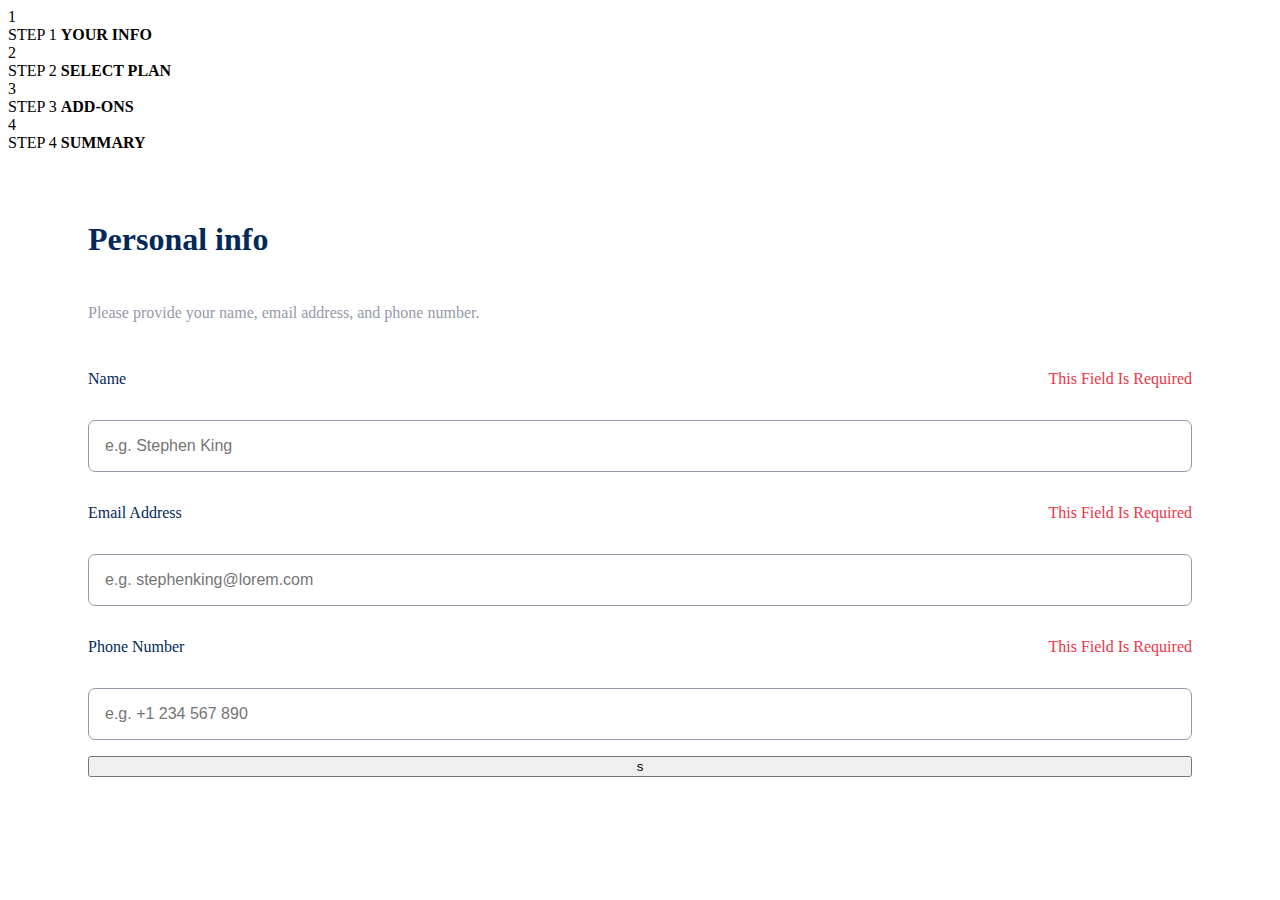
==== index.html @ 9cc83215 "first commit" ====
<!DOCTYPE html>
<html lang="en">
  <head>
    <meta charset="UTF-8" />
    <meta name="viewport" content="width=device-width, initial-scale=1.0" />
    <!-- displays site properly based on user's device -->
    <title>Frontend Mentor | Multi-step form</title>
    <link rel="stylesheet" href="style.css" />
    <script defer src="script.js"></script>
  </head>
  <body>
    <div class="wrapper">
      <div class="form-container">
        <!-- side  bar -->
        <div class="side-bar">
          <div class="step-container">
            <!-- step 1 -->
            <div class="step active">
              <div class="number">1</div>
              <div class="step-info">
                <span>STEP 1</span>
                <b>YOUR INFO</b>
              </div>
            </div>
            <!-- step 2 -->
            <div class="step">
              <div class="number">2</div>
              <div class="step-info">
                <span>STEP 2</span>
                <b>SELECT PLAN</b>
              </div>
            </div>
            <!-- step 3 -->
            <div class="step">
              <div class="number">3</div>
              <div class="step-info">
                <span>STEP 3</span>
                <b>ADD-ONS</b>
              </div>
            </div>
            <!-- step 4 -->
            <div class="step">
              <div class="number">4</div>
              <div class="step-info">
                <span>STEP 4</span>
                <b>SUMMARY</b>
              </div>
            </div>
          </div>
        </div>
        <!-- right side / step form -->
        <div class="step-form step1">
          <div class="header">
            <h1 class="title">Personal info</h1>
            <p class="note">
              Please provide your name, email address, and phone number.
            </p>
          </div>
          <form>
            <div class="label">
              <label for="name">Name</label>
              <p class="error">This Field Is Required</p>
            </div>
            <input
              required
              type="text"
              id="name"
              placeholder="e.g. Stephen King"
            />
            <div class="label">
              <label for="email">Email Address</label>
              <p class="error">This Field Is Required</p>
            </div>
            <input
              required
              type="email"
              id="email"
              placeholder="e.g. stephenking@lorem.com"
            />
            <div class="label">
              <label for="phone">Phone Number</label>
              <p class="error">This Field Is Required</p>
            </div>
            <input
              required
              type="tel"
              id="phone"
              placeholder="e.g. +1 234 567 890"
            />
            <button type="submit">s</button>
          </form>
        </div>
      </div>
    </div>
  </body>
  <style>
    form {
      display: flex;
      flex-direction: column;
      gap: 1rem;
    }
    form input {
      padding: 1rem;
      border: 1px solid var(--Cool-gray);
      border-radius: 7px;
      font-weight: 500;
      font-size: 1rem;
      color: var(--Marine-blue);
    }
    form input:focus {
      outline-color: var(--Purplish-blue);
    }
    .error {
      color: var(--Strawberry-red);
    }
    .step-form {
      padding: 3rem 5em;
      display: flex;
      flex-direction: column;
      gap: 1rem;
    }
    .header {
      display: flex;
      flex-direction: column;
      gap: 0.5rem;
    }

    .label {
      color: var(--Marine-blue);
      display: flex;
      align-items: center;
      justify-content: space-between;
      font-weight: 500;
    }
    .header h1 {
      color: var(--Marine-blue);
    }
    .header p {
      color: var(--Cool-gray);
    }
    :root {
      --Marine-blue: hsl(213, 96%, 18%);
      --Purplish-blue: hsl(243, 100%, 62%);
      --Pastel-blue: hsl(228, 100%, 84%);
      --Light-blue: hsl(206, 94%, 87%);
      --Strawberry-red: hsl(354, 84%, 57%);

      --Cool-gray: hsl(231, 11%, 63%);
      --Light-gray: hsl(229, 24%, 87%);
      --Magnolia: hsl(217, 100%, 97%);
      --Alabaster: hsl(231, 100%, 99%);
      --White: hsl(0, 0%, 100%);
    }
  </style>
</html>
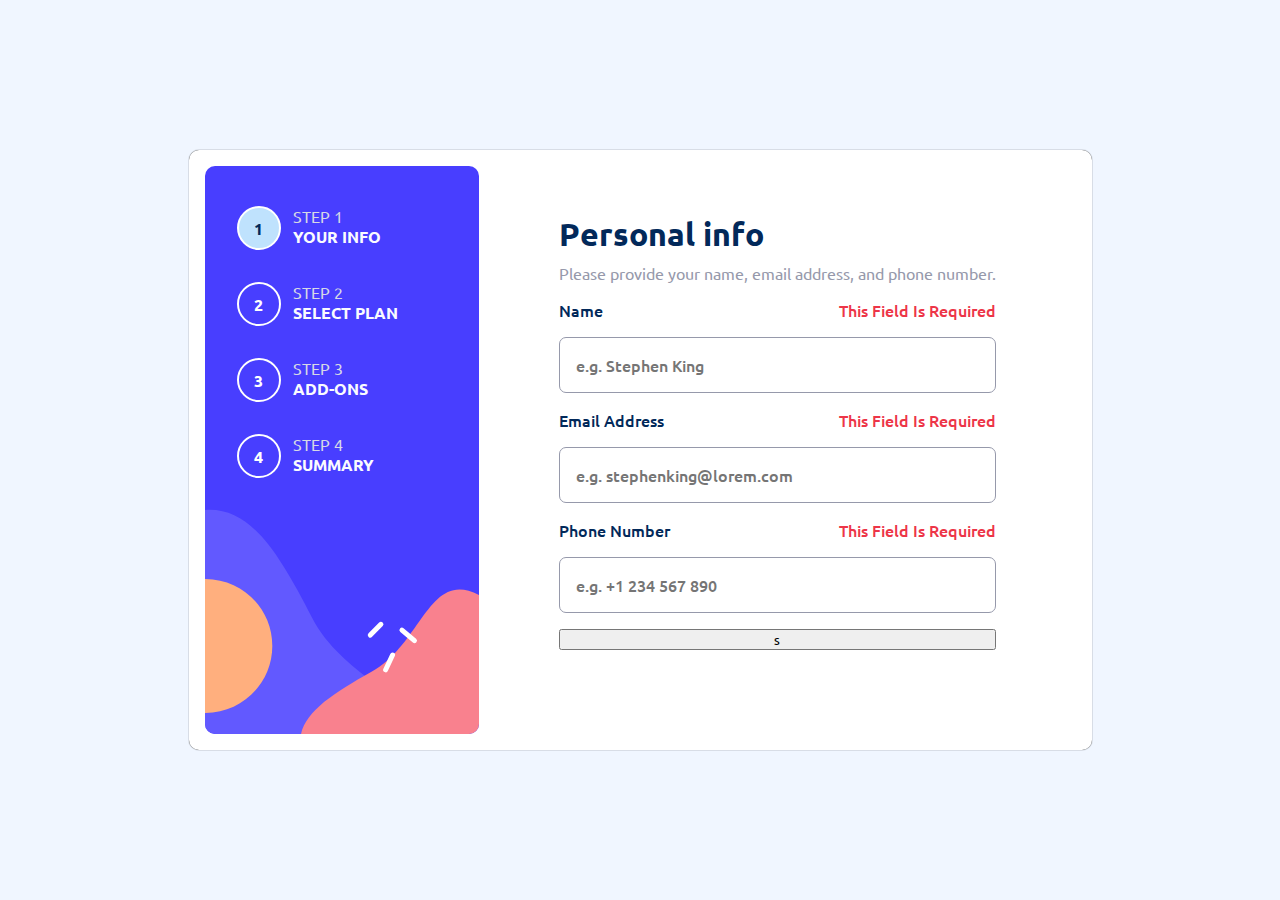
==== commit ae1c5838: "first commit" ====
--- a/style.css
+++ b/style.css
@@ -0,0 +1,70 @@
+@import url("https://fonts.googleapis.com/css2?family=Poppins:ital,wght@0,100;0,200;0,300;0,400;0,600;1,100;1,200;1,400;1,600&family=Ubuntu:wght@400;500;700&display=swap");
+
+* {
+  font-family: "Ubuntu", sans-serif;
+  margin: 0;
+  padding: 0;
+}
+.wrapper {
+  background-color: var(--Magnolia);
+  display: flex;
+  justify-content: center;
+  align-items: center;
+  height: 100vh;
+}
+.form-container {
+  margin: auto;
+  padding: 1rem;
+  background-color: var(--White);
+  border-radius: 10px;
+  box-shadow: 0px 0px 1px black;
+  display: flex;
+  flex-direction: row;
+}
+/* side bar style */
+.side-bar {
+  background-image: url(../assets/images/bg-sidebar-desktop.svg);
+  background-repeat: no-repeat;
+  height: 568px;
+  width: 274px;
+}
+.step-container {
+  display: flex;
+  flex-direction: column;
+  padding: 2.5rem 2rem;
+  display: flex;
+  flex-direction: column;
+  gap: 2rem;
+}
+.step {
+  display: flex;
+  gap: 0.8rem;
+}
+.step-info {
+  display: flex;
+  flex-direction: column;
+  justify-content: flex-start;
+}
+.step-info span {
+  color: var(--Light-gray);
+}
+.step-info b {
+  color: var(--Alabaster);
+}
+.active .number {
+  background-color: var(--Light-blue);
+  color: var(--Marine-blue);
+}
+.number {
+  width: 40px;
+  height: 40px;
+  border: 2px solid var(--White);
+  border-radius: 50%;
+  display: flex;
+  align-items: center;
+  justify-content: center;
+  color: var(--White);
+  font-weight: 700;
+}
+
+/* step info style */
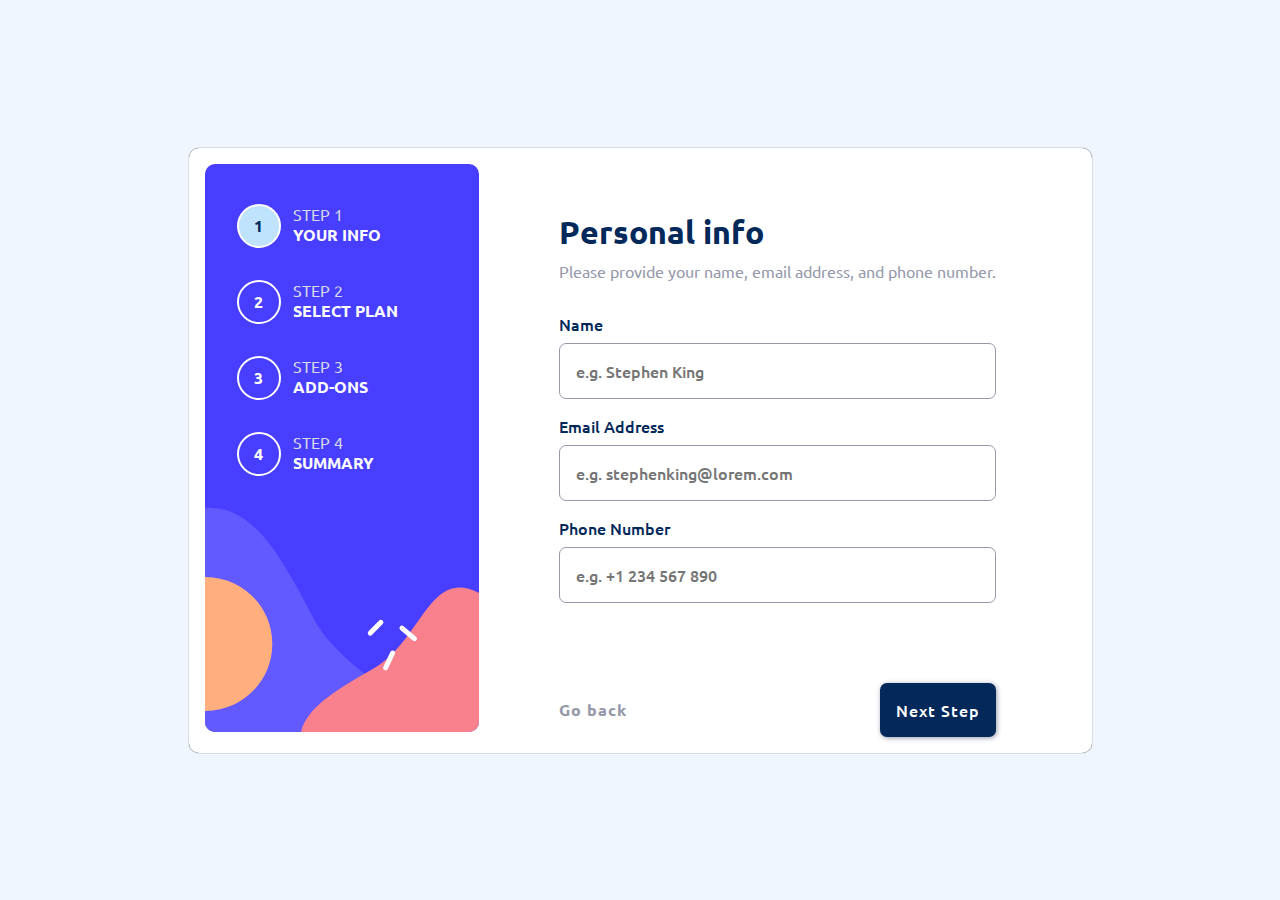
==== commit 9cce85fe: "add buttons" ====
--- a/index.html
+++ b/index.html
@@ -87,57 +87,18 @@
               id="phone"
               placeholder="e.g. +1 234 567 890"
             />
-            <button type="submit">s</button>
           </form>
+          <div class="buttons">
+            <button class="prev-btn">Go back</button>
+            <button class="next-btn">Next Step</button>
+          </div>
         </div>
       </div>
     </div>
   </body>
   <style>
-    form {
-      display: flex;
-      flex-direction: column;
-      gap: 1rem;
-    }
-    form input {
-      padding: 1rem;
-      border: 1px solid var(--Cool-gray);
-      border-radius: 7px;
-      font-weight: 500;
-      font-size: 1rem;
-      color: var(--Marine-blue);
-    }
-    form input:focus {
-      outline-color: var(--Purplish-blue);
-    }
-    .error {
-      color: var(--Strawberry-red);
-    }
-    .step-form {
-      padding: 3rem 5em;
-      display: flex;
-      flex-direction: column;
-      gap: 1rem;
-    }
-    .header {
-      display: flex;
-      flex-direction: column;
-      gap: 0.5rem;
-    }
+   
 
-    .label {
-      color: var(--Marine-blue);
-      display: flex;
-      align-items: center;
-      justify-content: space-between;
-      font-weight: 500;
-    }
-    .header h1 {
-      color: var(--Marine-blue);
-    }
-    .header p {
-      color: var(--Cool-gray);
-    }
     :root {
       --Marine-blue: hsl(213, 96%, 18%);
       --Purplish-blue: hsl(243, 100%, 62%);
--- a/style.css
+++ b/style.css
@@ -68,3 +68,82 @@
 }
 
 /* step info style */
+/* form  */
+form {
+  display: flex;
+  flex-direction: column;
+}
+form input {
+  padding: 1rem;
+  border: 1px solid var(--Cool-gray);
+  border-radius: 7px;
+  font-weight: 500;
+  font-size: 1rem;
+  color: var(--Marine-blue);
+}
+form input:focus {
+  outline-color: var(--Purplish-blue);
+}
+.error {
+  color: var(--Strawberry-red);
+  visibility: hidden; /* design purpose meant to delete */
+}
+.step-form {
+  padding: 3rem 5em 0rem;
+  display: flex;
+  flex-direction: column;
+  gap: 1rem;
+}
+.header {
+  display: flex;
+  flex-direction: column;
+  gap: 0.5rem;
+}
+.label {
+  color: var(--Marine-blue);
+  display: flex;
+  align-items: center;
+  justify-content: space-between;
+  font-weight: 500;
+  margin: 1rem 0rem 0.5rem 0rem;
+}
+.header h1 {
+  color: var(--Marine-blue);
+}
+.header p {
+  color: var(--Cool-gray);
+}
+
+/* buttons */
+.buttons {
+  display: flex;
+  justify-content: space-between;
+  margin: 4rem 0rem 0rem;
+}
+.prev-btn {
+  color: var(--Cool-gray);
+  border: none;
+  background: none;
+  font-size: medium;
+  font-weight: 700;
+  letter-spacing: 1px;
+}
+.prev-btn:hover {
+  color: var(--Marine-blue);
+  cursor: pointer;
+}
+.next-btn {
+  color: var(--White);
+  background-color: var(--Marine-blue);
+  padding: 1rem;
+  border-radius: 7px;
+  font-size: medium;
+  font-weight: 500;
+  letter-spacing: 1px;
+  border: none;
+  box-shadow: 1px 1px 5px var(--Cool-gray);
+}
+.next-btn:hover {
+  filter: brightness(1.5);
+  cursor: pointer;
+}
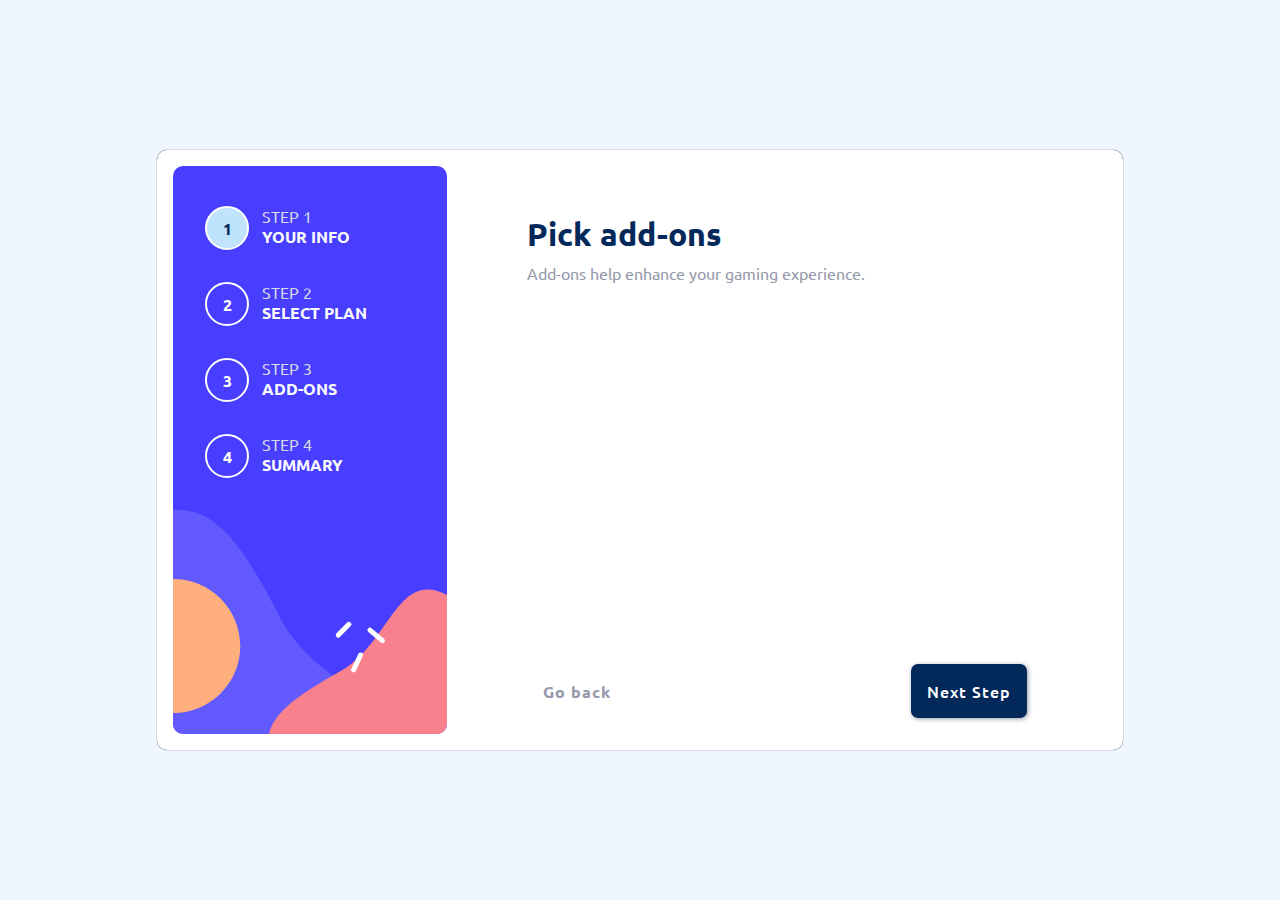
==== commit 7b65698d: "updates" ====
--- a/index.html
+++ b/index.html
@@ -48,7 +48,8 @@
             </div>
           </div>
         </div>
-        <!-- right side / step form -->
+        <!-- Right side / step form -->
+        <!-- Step 1 -->
         <div class="step-form step1">
           <div class="header">
             <h1 class="title">Personal info</h1>
@@ -89,6 +90,63 @@
             />
           </form>
           <div class="buttons">
+            <button class="next-btn">Next Step</button>
+          </div>
+        </div>
+        <!-- Step 2 -->
+        <div class="step-form step2">
+          <div class="header">
+            <h1 class="title">Select your plan</h1>
+            <p class="note">
+              You have the option of monthly or yearly billing.
+            </p>
+          </div>
+          <form>
+            <div class="plans">
+              <div class="plan active">
+                <img src="/assets/images/icon-arcade.svg" />
+                <div class="plan-label">
+                  <b>Arcade</b>
+                  <span class="planPrice">$9/mo</span>
+                </div>
+              </div>
+              <div class="plan">
+                <img src="/assets/images/icon-advanced.svg" />
+                <div class="plan-label">
+                  <b>Advanced</b>
+                  <span class="planPrice">$12/mo</span>
+                </div>
+              </div>
+              <div class="plan">
+                <img src="/assets/images/icon-pro.svg" />
+                <div class="plan-label">
+                  <b>Pro</b>
+                  <span class="planPrice">$15/mo</span>
+                </div>
+              </div>
+            </div>
+          </form>
+          <div class="switcher">
+            <p class="monthly sw-active">Monthly</p>
+            <label class="switch">
+              <input type="checkbox" />
+              <span class="slider round"></span>
+            </label>
+            <p class="yearly">Yearly</p>
+          </div>
+          <div class="buttons">
+            <button class="prev-btn">Go back</button>
+            <button class="next-btn">Next Step</button>
+          </div>
+        </div>
+        <!-- step 3 -->
+        <div class="step-form step3">
+          <div class="header">
+            <h1 class="title">Pick add-ons</h1>
+            <p class="note">Add-ons help enhance your gaming experience.</p>
+          </div>
+          <form></form>
+          <div class="buttons">
             <button class="prev-btn">Go back</button>
             <button class="next-btn">Next Step</button>
           </div>
@@ -97,8 +155,10 @@
     </div>
   </body>
   <style>
-   
-
+    .step1,
+    .step2 {
+      display: none;
+    }
     :root {
       --Marine-blue: hsl(213, 96%, 18%);
       --Purplish-blue: hsl(243, 100%, 62%);
--- a/style.css
+++ b/style.css
@@ -69,9 +69,13 @@
 
 /* step info style */
 /* form  */
+
+/* step 1 */
 form {
   display: flex;
   flex-direction: column;
+  width: 500px;
+  margin-top: 1rem;
 }
 form input {
   padding: 1rem;
@@ -116,23 +120,32 @@
 
 /* buttons */
 .buttons {
+  position: relative;
+  flex: 1;
   display: flex;
   justify-content: space-between;
-  margin: 4rem 0rem 0rem;
+  margin-bottom: 1rem;
 }
 .prev-btn {
+  position: absolute;
+  left: 0;
+  bottom: 0;
   color: var(--Cool-gray);
   border: none;
   background: none;
   font-size: medium;
   font-weight: 700;
   letter-spacing: 1px;
+  padding: 1rem;
 }
 .prev-btn:hover {
   color: var(--Marine-blue);
   cursor: pointer;
 }
 .next-btn {
+  position: absolute;
+  right: 0;
+  bottom: 0;
   color: var(--White);
   background-color: var(--Marine-blue);
   padding: 1rem;
@@ -147,3 +160,108 @@
   filter: brightness(1.5);
   cursor: pointer;
 }
+
+/* step 2 */
+
+.plans {
+  display: grid;
+  grid-template-columns: repeat(3, 1fr);
+  gap: 1rem;
+}
+.plans .active {
+  border: 2px solid;
+  border-color: var(--Purplish-blue);
+}
+.plan {
+  border: 1px solid;
+  border-color: var(--Cool-gray);
+  border-radius: 10px;
+  height: 150px;
+  display: flex;
+  flex-direction: column;
+  align-items: flex-start;
+  justify-content: space-between;
+  padding: 1rem;
+}
+.plan:hover {
+  cursor: pointer;
+}
+.plan-label {
+  display: flex;
+  flex-direction: column;
+  gap: 3px;
+}
+.plans b {
+  color: var(--Marine-blue);
+}
+.plans span {
+  color: var(--Cool-gray);
+}
+.monthly,
+.yearly {
+  color: var(--Cool-gray);
+  font-weight: 500;
+}
+.sw-active {
+  color: var(--Marine-blue);
+}
+
+/* switch design code */
+.switcher {
+  background-color: var(--Magnolia);
+  display: flex;
+  align-items: center;
+  gap: 0.5rem;
+  padding: 0.5rem;
+  margin-bottom: 5rem;
+  justify-content: center;
+}
+.switch {
+  position: relative;
+  display: inline-block;
+  width: 50px;
+  height: 24px;
+}
+/* Hide default HTML checkbox */
+.switch input {
+  opacity: 0;
+  width: 0;
+  height: 0;
+}
+/* The slider */
+.slider {
+  position: absolute;
+  cursor: pointer;
+  top: 0;
+  left: 0;
+  right: 0;
+  bottom: 0;
+  background-color: var(--Marine-blue);
+  -webkit-transition: 0.4s;
+  transition: 0.4s;
+}
+.slider:before {
+  position: absolute;
+  content: "";
+  height: 16px;
+  width: 16px;
+  left: 4px;
+  bottom: 4px;
+  background-color: white;
+  -webkit-transition: 0.4s;
+  transition: 0.4s;
+}
+input:checked + .slider:before {
+  -webkit-transform: translateX(26px);
+  -ms-transform: translateX(26px);
+  transform: translateX(26px);
+}
+/* Rounded sliders */
+.slider.round {
+  border-radius: 34px;
+}
+.slider.round:before {
+  border-radius: 50%;
+}
+
+/* step 3 */
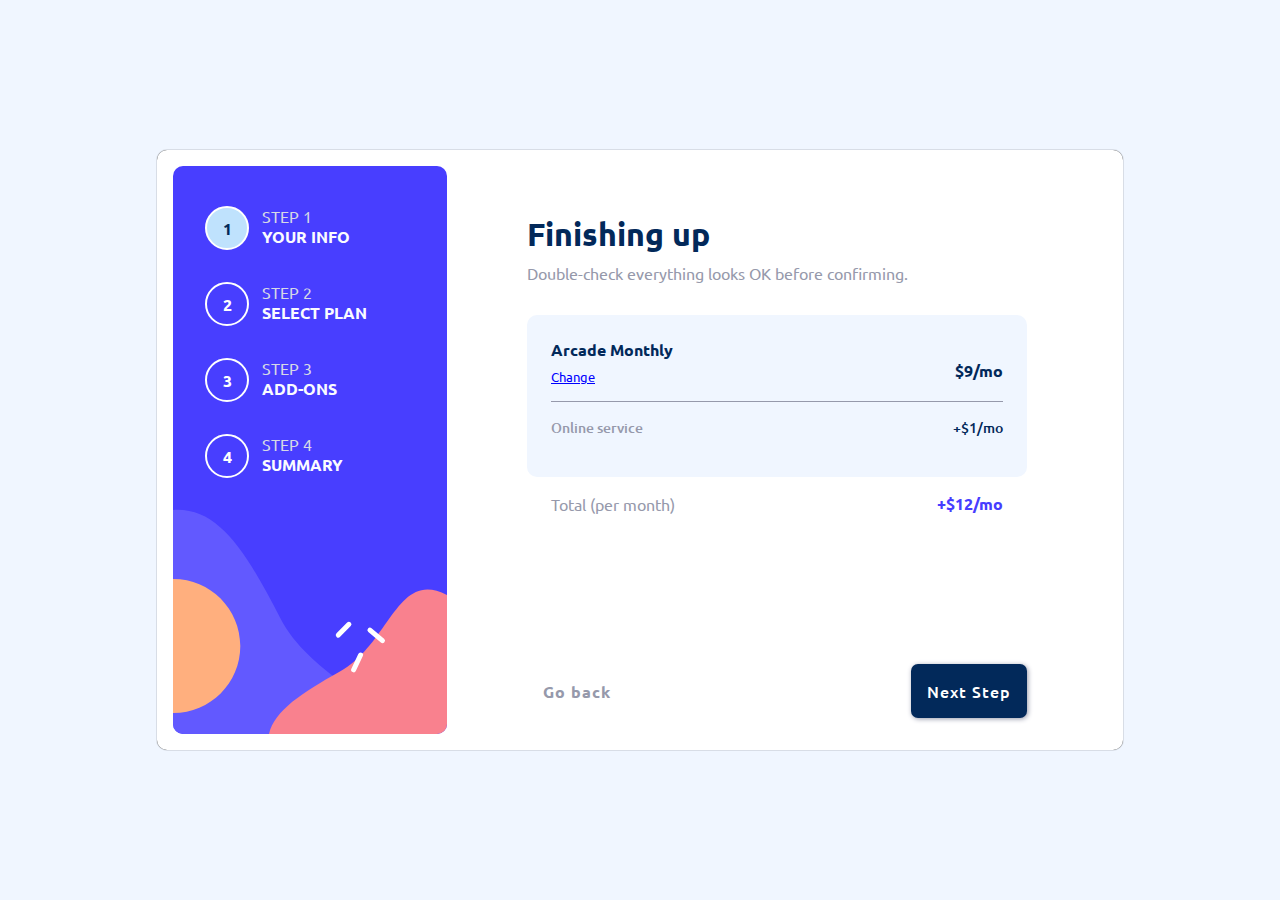
==== commit bef21aac: "updtes 2-25223" ====
--- a/index.html
+++ b/index.html
@@ -145,7 +145,72 @@
             <h1 class="title">Pick add-ons</h1>
             <p class="note">Add-ons help enhance your gaming experience.</p>
           </div>
-          <form></form>
+          <form>
+            <div class="add-ons">
+              <!-- online service -->
+              <div class="add-on add-selected">
+                <input type="checkbox" id="online" />
+                <div class="description">
+                  <b>Online Service</b>
+                  <p>Access to multiplayer games</p>
+                </div>
+                <p class="price">+$1/mo</p>
+              </div>
+              <!-- Larger Storage -->
+              <div class="add-on">
+                <input type="checkbox" id="storage" />
+                <div class="description">
+                  <b>Larger Storage</b>
+                  <p>Extra 1TB of cloud save</p>
+                </div>
+                <p class="price">+$2/mo</p>
+              </div>
+              <!-- Customizable Profile -->
+              <div class="add-on">
+                <input type="checkbox" id="custom" />
+                <div class="description">
+                  <b>Customizable Profile</b>
+                  <p>Custom theme on your profile</p>
+                </div>
+                <p class="price">+$2/mo</p>
+              </div>
+            </div>
+          </form>
+          <div class="buttons">
+            <button class="prev-btn">Go back</button>
+            <button class="next-btn">Next Step</button>
+          </div>
+        </div>
+        <!-- step 4 -->
+        <div class="step-form step4">
+          <div class="header">
+            <h1 class="title">Finishing up</h1>
+            <p class="note">
+              Double-check everything looks OK before confirming.
+            </p>
+          </div>
+          <form>
+            <div class="confirmation">
+              <div class="selected-plan">
+                <div class="change-plan">
+                  <p class="plan-name">Arcade Monthly</p>
+                  <button>Change</button>
+                </div>
+                <p class="plan-price">$9/mo</p>
+              </div>
+              <hr />
+              <div class="addons">
+                <div class="selected-addon">
+                  <span class="service-name">Online service</span>
+                  <span class="service-price">+$1/mo</span>
+                </div>
+              </div>
+            </div>
+          </form>
+          <div class="total">
+            <p>Total (per month)</p>
+            <b>+$12/mo</b>
+          </div>
           <div class="buttons">
             <button class="prev-btn">Go back</button>
             <button class="next-btn">Next Step</button>
@@ -155,8 +220,69 @@
     </div>
   </body>
   <style>
+    .service-price {
+      color: var(--Marine-blue);
+      font-weight: 500;
+    }
+    .total {
+      padding: 0rem 1.5rem;
+      display: flex;
+      align-items: center;
+      justify-content: space-between;
+      color: var(--Cool-gray);
+    }
+    .total b {
+      color: var(--Purplish-blue);
+    }
+    .selected-addon {
+      display: flex;
+      justify-content: space-between;
+      padding: 1rem 0;
+      color: var(--Cool-gray);
+      font-weight: 500;
+      font-size: 0.9rem;
+    }
+    hr {
+      border: none;
+      border-top: 1px solid;
+      color: var(--Cool-gray);
+      margin: auto;
+    }
+    .confirmation {
+      padding: 1.5rem;
+      background-color: var(--Magnolia);
+      border-radius: 10px;
+      height: 100%;
+    }
+    .selected-plan {
+      display: flex;
+      flex-direction: row;
+      justify-content: space-between;
+      align-items: center;
+    }
+    .plan-price,
+    .plan-name {
+      font-weight: 700;
+      color: var(--Marine-blue);
+    }
+    .change-plan {
+      display: flex;
+      flex-direction: column;
+      gap: 0.5rem;
+      margin-bottom: 1rem;
+    }
+    .change-plan button {
+      background-color: transparent;
+      border: none;
+      color: blue;
+      cursor: pointer;
+      text-decoration: underline;
+      display: flex;
+      right: auto;
+    }
     .step1,
-    .step2 {
+    .step2,
+    .step3 {
       display: none;
     }
     :root {
--- a/style.css
+++ b/style.css
@@ -23,7 +23,7 @@
 }
 /* side bar style */
 .side-bar {
-  background-image: url(../assets/images/bg-sidebar-desktop.svg);
+  background-image: url(./assets/images/bg-sidebar-desktop.svg);
   background-repeat: no-repeat;
   height: 568px;
   width: 274px;
@@ -265,3 +265,43 @@
 }
 
 /* step 3 */
+.add-ons {
+  display: grid;
+  gap: 1rem;
+}
+.add-on {
+  border: 1px solid;
+  border-color: var(--Cool-gray);
+  border-radius: 7px;
+  padding: 1rem;
+  display: flex;
+  align-items: center;
+  cursor: pointer;
+}
+.add-selected {
+  border-color: var(--Purplish-blue);
+  background-color: var(--Magnolia);
+}
+.add-on input {
+  accent-color: var(--Purplish-blue);
+  transform: scale(1.3);
+  user-select: none;
+  margin: 0rem 0.5rem;
+}
+.description {
+  margin-left: 1rem;
+  display: flex;
+  flex-direction: column;
+}
+.description b {
+  color: var(--Marine-blue);
+}
+.description p {
+  color: var(--Cool-gray);
+}
+.add-on .price {
+  margin-left: auto;
+  color: var(--Purplish-blue);
+}
+
+/* Step 4 */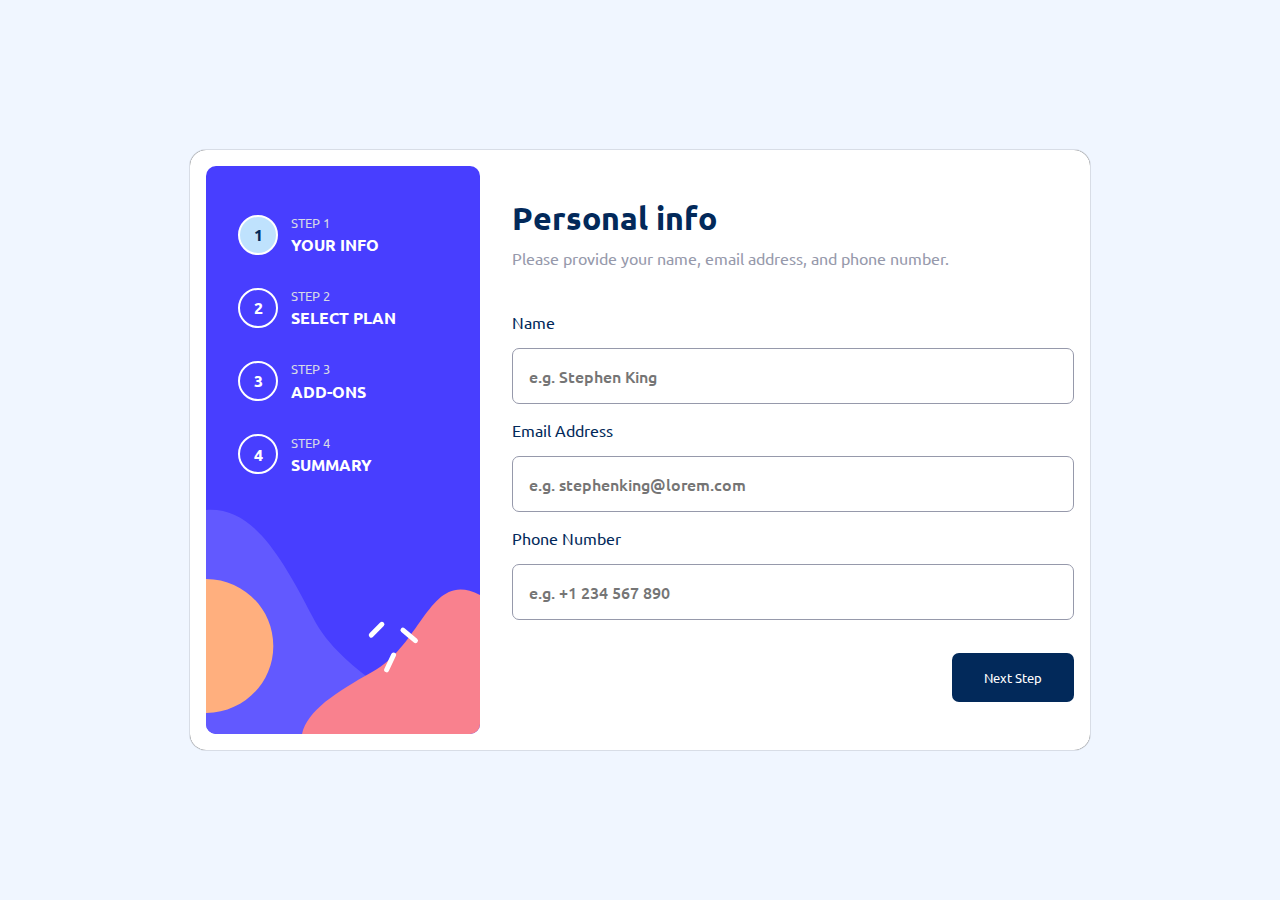
==== commit 4efeb80e: "finish" ====
--- a/index.html
+++ b/index.html
@@ -3,57 +3,62 @@
   <head>
     <meta charset="UTF-8" />
     <meta name="viewport" content="width=device-width, initial-scale=1.0" />
-    <!-- displays site properly based on user's device -->
+    <link
+      rel="icon"
+      type="image/png"
+      sizes="32x32"
+      href="./images/favicon-32x32.png"
+    />
+    <link rel="preconnect" href="https://fonts.googleapis.com" />
+    <link rel="preconnect" href="https://fonts.gstatic.com" crossorigin />
+    <link
+      href="https://fonts.googleapis.com/css2?family=Ubuntu:wght@400;500;700&display=swap"
+      rel="stylesheet"
+    />
     <title>Frontend Mentor | Multi-step form</title>
     <link rel="stylesheet" href="style.css" />
-    <script defer src="script.js"></script>
+    <script src="./app.js" defer></script>
   </head>
   <body>
-    <div class="wrapper">
+    <div class="form">
       <div class="form-container">
-        <!-- side  bar -->
-        <div class="side-bar">
-          <div class="step-container">
-            <!-- step 1 -->
-            <div class="step active">
-              <div class="number">1</div>
-              <div class="step-info">
-                <span>STEP 1</span>
-                <b>YOUR INFO</b>
-              </div>
-            </div>
-            <!-- step 2 -->
-            <div class="step">
-              <div class="number">2</div>
-              <div class="step-info">
-                <span>STEP 2</span>
-                <b>SELECT PLAN</b>
-              </div>
-            </div>
-            <!-- step 3 -->
-            <div class="step">
-              <div class="number">3</div>
-              <div class="step-info">
-                <span>STEP 3</span>
-                <b>ADD-ONS</b>
-              </div>
-            </div>
-            <!-- step 4 -->
-            <div class="step">
-              <div class="number">4</div>
-              <div class="step-info">
-                <span>STEP 4</span>
-                <b>SUMMARY</b>
-              </div>
-            </div>
-          </div>
-        </div>
-        <!-- Right side / step form -->
-        <!-- Step 1 -->
-        <div class="step-form step1">
+        <!-- Sidebar start -->
+        <div class="form-sidebar">
+          <div class="step active">
+            <div class="circle">1</div>
+            <div class="step-content">
+              <span>Step 1</span>
+              <b>Your info</b>
+            </div>
+          </div>
+          <div class="step">
+            <div class="circle">2</div>
+            <div class="step-content">
+              <span>Step 2</span>
+              <b>Select plan</b>
+            </div>
+          </div>
+          <div class="step">
+            <div class="circle">3</div>
+            <div class="step-content">
+              <span>Step 3</span>
+              <b>Add-ons</b>
+            </div>
+          </div>
+          <div class="step">
+            <div class="circle">4</div>
+            <div class="step-content">
+              <span>Step 4</span>
+              <b>Summary</b>
+            </div>
+          </div>
+        </div>
+        <!-- Sidebar end -->
+        <!-- * Step 1 start -->
+        <div class="stp step-1">
           <div class="header">
             <h1 class="title">Personal info</h1>
-            <p class="note">
+            <p class="exp">
               Please provide your name, email address, and phone number.
             </p>
           </div>
@@ -74,7 +79,7 @@
             </div>
             <input
               required
-              type="email"
+              type="text"
               id="email"
               placeholder="e.g. stephenking@lorem.com"
             />
@@ -89,40 +94,37 @@
               placeholder="e.g. +1 234 567 890"
             />
           </form>
-          <div class="buttons">
-            <button class="next-btn">Next Step</button>
-          </div>
-        </div>
-        <!-- Step 2 -->
-        <div class="step-form step2">
+          <div class="btns">
+            <button class="next-stp" type="submit">Next Step</button>
+          </div>
+        </div>
+        <!-- Step 1 end -->
+        <!-- * Step 2 start -->
+        <div class="stp step-2">
           <div class="header">
             <h1 class="title">Select your plan</h1>
-            <p class="note">
-              You have the option of monthly or yearly billing.
-            </p>
+            <p class="exp">You have the option of monthly or yearly billing.</p>
           </div>
           <form>
-            <div class="plans">
-              <div class="plan active">
-                <img src="/assets/images/icon-arcade.svg" />
-                <div class="plan-label">
-                  <b>Arcade</b>
-                  <span class="planPrice">$9/mo</span>
-                </div>
-              </div>
-              <div class="plan">
-                <img src="/assets/images/icon-advanced.svg" />
-                <div class="plan-label">
-                  <b>Advanced</b>
-                  <span class="planPrice">$12/mo</span>
-                </div>
-              </div>
-              <div class="plan">
-                <img src="/assets/images/icon-pro.svg" />
-                <div class="plan-label">
-                  <b>Pro</b>
-                  <span class="planPrice">$15/mo</span>
-                </div>
+            <div class="plan-card selected">
+              <img src="./assets/images/icon-arcade.svg" alt="arcade" />
+              <div class="plan-info chosen">
+                <b>Arcade</b>
+                <span class="plan-priced">$9/mo</span>
+              </div>
+            </div>
+            <div class="plan-card">
+              <img src="./assets/images/icon-advanced.svg" alt="arcade" />
+              <div class="plan-info">
+                <b>Advanced</b>
+                <span class="plan-priced">$12/mo</span>
+              </div>
+            </div>
+            <div class="plan-card">
+              <img src="./assets/images/icon-pro.svg" alt="arcade" />
+              <div class="plan-info">
+                <b>Pro</b>
+                <span class="plan-priced">$15/mo</span>
               </div>
             </div>
           </form>
@@ -134,169 +136,97 @@
             </label>
             <p class="yearly">Yearly</p>
           </div>
-          <div class="buttons">
-            <button class="prev-btn">Go back</button>
-            <button class="next-btn">Next Step</button>
-          </div>
-        </div>
-        <!-- step 3 -->
-        <div class="step-form step3">
+          <div class="btns">
+            <button class="prev-stp" type="button">Go Back</button>
+            <button class="next-stp" type="submit">Next Step</button>
+          </div>
+        </div>
+        <!-- Step 2 end -->
+        <!-- * Step 3 start -->
+        <div class="stp step-3">
           <div class="header">
             <h1 class="title">Pick add-ons</h1>
-            <p class="note">Add-ons help enhance your gaming experience.</p>
+            <p class="exp">Add-ons help enhance your gaming experience.</p>
           </div>
           <form>
-            <div class="add-ons">
-              <!-- online service -->
-              <div class="add-on add-selected">
-                <input type="checkbox" id="online" />
-                <div class="description">
-                  <b>Online Service</b>
-                  <p>Access to multiplayer games</p>
-                </div>
-                <p class="price">+$1/mo</p>
-              </div>
-              <!-- Larger Storage -->
-              <div class="add-on">
-                <input type="checkbox" id="storage" />
-                <div class="description">
-                  <b>Larger Storage</b>
-                  <p>Extra 1TB of cloud save</p>
-                </div>
-                <p class="price">+$2/mo</p>
-              </div>
-              <!-- Customizable Profile -->
-              <div class="add-on">
-                <input type="checkbox" id="custom" />
-                <div class="description">
-                  <b>Customizable Profile</b>
-                  <p>Custom theme on your profile</p>
-                </div>
-                <p class="price">+$2/mo</p>
-              </div>
+            <div class="box" data-id="1">
+              <input type="checkbox" id="online" />
+              <div class="description">
+                <label for="online">Online service</label>
+                <small>Access to multiplayer games</small>
+              </div>
+              <p class="price">+$1/mo</p>
+            </div>
+            <div class="box" data-id="2">
+              <input type="checkbox" id="larger" />
+              <div class="description">
+                <label for="larger">Larger storage</label>
+                <small>Extra 1TB of cloud save</small>
+              </div>
+              <p class="price">+$2/mo</p>
+            </div>
+            <div class="box" data-id="3">
+              <input type="checkbox" id="profile" />
+              <div class="description">
+                <label for="profile">Customizable Profile</label>
+                <small>Custom theme on your profile</small>
+              </div>
+              <p class="price">+$2/mo</p>
             </div>
           </form>
-          <div class="buttons">
-            <button class="prev-btn">Go back</button>
-            <button class="next-btn">Next Step</button>
-          </div>
-        </div>
-        <!-- step 4 -->
-        <div class="step-form step4">
+          <div class="btns">
+            <button class="prev-stp" type="button">Go Back</button>
+            <button class="next-stp" type="submit">Next Step</button>
+          </div>
+        </div>
+        <!-- Step 3 end -->
+        <!-- * Step 4 start -->
+        <div class="stp step-4">
           <div class="header">
             <h1 class="title">Finishing up</h1>
-            <p class="note">
+            <p class="exp">
               Double-check everything looks OK before confirming.
             </p>
           </div>
-          <form>
-            <div class="confirmation">
+          <div class="selection-box">
+            <div class="selection-container">
               <div class="selected-plan">
-                <div class="change-plan">
-                  <p class="plan-name">Arcade Monthly</p>
-                  <button>Change</button>
-                </div>
+                <p class="plan-name">Arcade(Monthly)</p>
                 <p class="plan-price">$9/mo</p>
               </div>
               <hr />
               <div class="addons">
-                <div class="selected-addon">
-                  <span class="service-name">Online service</span>
-                  <span class="service-price">+$1/mo</span>
-                </div>
-              </div>
-            </div>
-          </form>
-          <div class="total">
-            <p>Total (per month)</p>
-            <b>+$12/mo</b>
-          </div>
-          <div class="buttons">
-            <button class="prev-btn">Go back</button>
-            <button class="next-btn">Next Step</button>
-          </div>
-        </div>
+                <template>
+                  <div class="selected-addon">
+                    <span class="service-name">Online serivice</span>
+                    <span class="servic-price">+$1/mo</span>
+                  </div>
+                </template>
+              </div>
+            </div>
+            <p class="total">Total (per month) <b>+$12/mo</b></p>
+          </div>
+          <div class="btns">
+            <button class="prev-stp" type="button">Go Back</button>
+            <button class="next-stp" type="submit">Next Step</button>
+          </div>
+        </div>
+        <!-- Step 4 end -->
+        <!-- Step 5 start -->
+        <div class="stp step-5">
+          <img src="./assets/images/icon-thank-you.svg" alt="" />
+          <div class="header">
+            <h1 class="title">Thank you!</h1>
+            <p class="exp">
+              Thanks for confirming your subscription! We hope you have fun
+              using our platform. If you ever need support, please feel free to
+              email us at support@loremgaming.com.
+            </p>
+          </div>
+          <button class="next-stp"></button>
+        </div>
+        <!-- Step 5 end -->
       </div>
     </div>
   </body>
-  <style>
-    .service-price {
-      color: var(--Marine-blue);
-      font-weight: 500;
-    }
-    .total {
-      padding: 0rem 1.5rem;
-      display: flex;
-      align-items: center;
-      justify-content: space-between;
-      color: var(--Cool-gray);
-    }
-    .total b {
-      color: var(--Purplish-blue);
-    }
-    .selected-addon {
-      display: flex;
-      justify-content: space-between;
-      padding: 1rem 0;
-      color: var(--Cool-gray);
-      font-weight: 500;
-      font-size: 0.9rem;
-    }
-    hr {
-      border: none;
-      border-top: 1px solid;
-      color: var(--Cool-gray);
-      margin: auto;
-    }
-    .confirmation {
-      padding: 1.5rem;
-      background-color: var(--Magnolia);
-      border-radius: 10px;
-      height: 100%;
-    }
-    .selected-plan {
-      display: flex;
-      flex-direction: row;
-      justify-content: space-between;
-      align-items: center;
-    }
-    .plan-price,
-    .plan-name {
-      font-weight: 700;
-      color: var(--Marine-blue);
-    }
-    .change-plan {
-      display: flex;
-      flex-direction: column;
-      gap: 0.5rem;
-      margin-bottom: 1rem;
-    }
-    .change-plan button {
-      background-color: transparent;
-      border: none;
-      color: blue;
-      cursor: pointer;
-      text-decoration: underline;
-      display: flex;
-      right: auto;
-    }
-    .step1,
-    .step2,
-    .step3 {
-      display: none;
-    }
-    :root {
-      --Marine-blue: hsl(213, 96%, 18%);
-      --Purplish-blue: hsl(243, 100%, 62%);
-      --Pastel-blue: hsl(228, 100%, 84%);
-      --Light-blue: hsl(206, 94%, 87%);
-      --Strawberry-red: hsl(354, 84%, 57%);
-
-      --Cool-gray: hsl(231, 11%, 63%);
-      --Light-gray: hsl(229, 24%, 87%);
-      --Magnolia: hsl(217, 100%, 97%);
-      --Alabaster: hsl(231, 100%, 99%);
-      --White: hsl(0, 0%, 100%);
-    }
-  </style>
-</html>
+</html>--- a/style.css
+++ b/style.css
@@ -1,61 +1,56 @@
-@import url("https://fonts.googleapis.com/css2?family=Poppins:ital,wght@0,100;0,200;0,300;0,400;0,600;1,100;1,200;1,400;1,600&family=Ubuntu:wght@400;500;700&display=swap");
-
+:root {
+  --Marine-blue: hsl(213, 96%, 18%);
+  --Purplish-blue: hsl(243, 100%, 62%);
+  --Pastel-blue: hsl(228, 100%, 84%);
+  --Light-blue: hsl(206, 94%, 87%);
+  --Strawberry-red: hsl(354, 84%, 57%);
+
+  --Cool-gray: hsl(231, 11%, 63%);
+  --Light-gray: hsl(229, 24%, 87%);
+  --Magnolia: hsl(217, 100%, 97%);
+  --Alabaster: hsl(231, 100%, 99%);
+  --White: hsl(0, 0%, 100%);
+}
 * {
+  box-sizing: border-box;
   font-family: "Ubuntu", sans-serif;
+  padding: 0;
   margin: 0;
-  padding: 0;
-}
-.wrapper {
+}
+.hidden {
+  display: none;
+}
+img {
+  max-width: 100%;
+}
+body {
   background-color: var(--Magnolia);
   display: flex;
-  justify-content: center;
-  align-items: center;
-  height: 100vh;
+  align-items: center;
+  justify-content: center;
+  min-height: 100vh;
+}
+.form {
+  width: 900px;
+  background-color: var(--White);
+  border-radius: 1rem;
+  box-shadow: 0px 0px 1px black;
 }
 .form-container {
-  margin: auto;
+  display: flex;
   padding: 1rem;
-  background-color: var(--White);
-  border-radius: 10px;
-  box-shadow: 0px 0px 1px black;
-  display: flex;
-  flex-direction: row;
-}
-/* side bar style */
-.side-bar {
-  background-image: url(./assets/images/bg-sidebar-desktop.svg);
+}
+.form-sidebar {
+  background-image: url("./assets/images/bg-sidebar-desktop.svg");
   background-repeat: no-repeat;
+  width: 400px;
   height: 568px;
-  width: 274px;
-}
-.step-container {
-  display: flex;
-  flex-direction: column;
-  padding: 2.5rem 2rem;
+  padding: 3rem 2rem;
   display: flex;
   flex-direction: column;
   gap: 2rem;
 }
-.step {
-  display: flex;
-  gap: 0.8rem;
-}
-.step-info {
-  display: flex;
-  flex-direction: column;
-  justify-content: flex-start;
-}
-.step-info span {
-  color: var(--Light-gray);
-}
-.step-info b {
-  color: var(--Alabaster);
-}
-.active .number {
-  background-color: var(--Light-blue);
-  color: var(--Marine-blue);
-}
-.number {
+.circle {
   width: 40px;
   height: 40px;
   border: 2px solid var(--White);
@@ -66,135 +61,130 @@
   color: var(--White);
   font-weight: 700;
 }
-
-/* step info style */
-/* form  */
-
-/* step 1 */
-form {
-  display: flex;
-  flex-direction: column;
-  width: 500px;
-  margin-top: 1rem;
-}
-form input {
+.active .circle {
+  background-color: var(--Light-blue) !important;
+  color: var(--Marine-blue) !important;
+}
+.err {
+  border: 2px solid var(--Strawberry-red) !important;
+}
+.step {
+  display: flex;
+  align-items: center;
+  gap: 0.8rem;
+}
+.step-content {
+  display: flex;
+  flex-direction: column;
+  gap: 0.2rem;
+}
+.step-content span {
+  text-transform: uppercase;
+  color: var(--Light-gray);
+  font-size: 13px;
+}
+.step-content b {
+  text-transform: uppercase;
+  color: var(--White);
+}
+.stp {
+  display: flex;
+  flex-direction: column;
+  justify-content: center;
+}
+.stp .header {
+  margin-bottom: auto;
+  padding-top: 2rem;
+  line-height: 2.5rem;
+}
+.header .title {
+  color: var(--Marine-blue);
+}
+.header .exp {
+  color: var(--Cool-gray);
+}
+.next-stp {
+  margin-top: auto;
+  margin-bottom: 2rem;
+  margin-left: auto;
+  border: none;
+  padding: 1rem 2rem;
+  border-radius: 7px;
+  background-color: var(--Marine-blue);
+  color: white;
+  cursor: pointer;
+}
+/* STEP 1 */
+.step-1 {
+  display: flex;
+  width: 90%;
+}
+.step-1 form {
+  display: flex;
+  flex-direction: column;
+  flex: 1;
+  justify-content: center;
+  gap: 1rem;
+}
+.label {
+  color: var(--Marine-blue);
+  display: flex;
+  align-items: center;
+  justify-content: space-between;
+}
+.step-1 form input {
   padding: 1rem;
   border: 1px solid var(--Cool-gray);
   border-radius: 7px;
   font-weight: 500;
   font-size: 1rem;
-  color: var(--Marine-blue);
-}
-form input:focus {
+}
+.step-1 form input:focus {
   outline-color: var(--Purplish-blue);
 }
-.error {
+form input::placeholder {
+  font-weight: 500;
+  font-size: 1rem;
+  font-family: inherit;
+}
+form .error {
+  display: none;
   color: var(--Strawberry-red);
-  visibility: hidden; /* design purpose meant to delete */
-}
-.step-form {
-  padding: 3rem 5em 0rem;
-  display: flex;
-  flex-direction: column;
-  gap: 1rem;
-}
-.header {
-  display: flex;
-  flex-direction: column;
-  gap: 0.5rem;
-}
-.label {
-  color: var(--Marine-blue);
-  display: flex;
-  align-items: center;
-  justify-content: space-between;
-  font-weight: 500;
-  margin: 1rem 0rem 0.5rem 0rem;
-}
-.header h1 {
-  color: var(--Marine-blue);
-}
-.header p {
-  color: var(--Cool-gray);
-}
-
-/* buttons */
-.buttons {
-  position: relative;
+  font-size: 0.9rem;
+  font-weight: 700;
+}
+/* STEP 2 */
+.step-2 {
+  display: none;
+  width: 90%;
+}
+.step-2 form {
+  display: flex;
   flex: 1;
-  display: flex;
-  justify-content: space-between;
-  margin-bottom: 1rem;
-}
-.prev-btn {
-  position: absolute;
-  left: 0;
-  bottom: 0;
-  color: var(--Cool-gray);
-  border: none;
-  background: none;
-  font-size: medium;
-  font-weight: 700;
-  letter-spacing: 1px;
+  align-items: center;
+  gap: 2rem;
+}
+.plan-card {
+  border: 2px solid var(--Light-gray);
+  border-radius: 7px;
+  width: 150px;
+  height: 170px;
+  cursor: pointer;
   padding: 1rem;
-}
-.prev-btn:hover {
-  color: var(--Marine-blue);
-  cursor: pointer;
-}
-.next-btn {
-  position: absolute;
-  right: 0;
-  bottom: 0;
-  color: var(--White);
-  background-color: var(--Marine-blue);
-  padding: 1rem;
-  border-radius: 7px;
-  font-size: medium;
-  font-weight: 500;
-  letter-spacing: 1px;
-  border: none;
-  box-shadow: 1px 1px 5px var(--Cool-gray);
-}
-.next-btn:hover {
-  filter: brightness(1.5);
-  cursor: pointer;
-}
-
-/* step 2 */
-
-.plans {
-  display: grid;
-  grid-template-columns: repeat(3, 1fr);
-  gap: 1rem;
-}
-.plans .active {
-  border: 2px solid;
-  border-color: var(--Purplish-blue);
-}
-.plan {
-  border: 1px solid;
-  border-color: var(--Cool-gray);
-  border-radius: 10px;
-  height: 150px;
   display: flex;
   flex-direction: column;
   align-items: flex-start;
   justify-content: space-between;
-  padding: 1rem;
-}
-.plan:hover {
-  cursor: pointer;
-}
-.plan-label {
-  display: flex;
-  flex-direction: column;
-  gap: 3px;
-}
-.plans b {
-  color: var(--Marine-blue);
-}
-.plans span {
+}
+.plan-info {
+  display: flex;
+  flex-direction: column;
+  gap: 0.3rem;
+}
+.plan-info b {
+  color: var(--Marine-blue);
+}
+.plan-info span {
   color: var(--Cool-gray);
 }
 .monthly,
@@ -205,8 +195,133 @@
 .sw-active {
   color: var(--Marine-blue);
 }
-
-/* switch design code */
+.btns {
+  display: flex;
+  align-items: center;
+  justify-content: space-between;
+}
+.prev-stp {
+  margin-top: auto;
+  margin-bottom: 2rem;
+  border: none;
+  font-weight: 700;
+  background-color: transparent;
+  padding: 1rem 2rem;
+  border-radius: 7px;
+  color: var(--Cool-gray);
+  cursor: pointer;
+}
+/* STEP 3 */
+.step-3 {
+  display: none;
+  width: 80%;
+}
+.step-3 form {
+  display: flex;
+  flex-direction: column;
+  flex: 1;
+  justify-content: center;
+  gap: 1.5rem;
+}
+.box {
+  border: 1px solid var(--Cool-gray);
+  border-radius: 10px;
+  padding: 1rem;
+  display: flex;
+  align-items: center;
+  cursor: pointer;
+}
+.description {
+  display: flex;
+  flex-direction: column;
+  gap: 0.3rem;
+  margin-left: 12px;
+}
+.price {
+  margin-left: auto;
+}
+.ad-selected {
+  border: 1px solid var(--Purplish-blue);
+  background-color: var(--Magnolia);
+}
+.step-3 form input {
+  accent-color: var(--Purplish-blue);
+  transform: scale(1.3);
+  user-select: none;
+}
+.description label {
+  color: var(--Marine-blue);
+  font-weight: 700;
+  user-select: none;
+}
+.description small {
+  color: var(--Cool-gray);
+  font-weight: 700;
+}
+.price {
+  color: var(--Purplish-blue);
+}
+/* STEP 4 */
+.step-4 {
+  display: none;
+  width: 80%;
+}
+.selection-box {
+  display: flex;
+  flex-direction: column;
+  justify-content: center;
+  flex: 1;
+}
+.selection-container {
+  background-color: var(--Magnolia);
+  padding: 1.5rem;
+}
+.selected {
+  border: 2px solid var(--Purplish-blue);
+  background-color: var(--Magnolia);
+}
+.selected-plan {
+  display: flex;
+  justify-content: space-between;
+  padding: 1rem 0;
+  color: var(--Marine-blue);
+  font-weight: 700;
+}
+.selected-addon {
+  display: flex;
+  justify-content: space-between;
+  padding: 1rem 0;
+  color: var(--Cool-gray);
+  font-weight: 500;
+  font-size: 0.9rem;
+}
+.selected-addon .servic-price {
+  color: var(--Marine-blue);
+}
+.total {
+  padding: 1.5rem;
+  display: flex;
+  align-items: center;
+  justify-content: space-between;
+  color: var(--Cool-gray);
+}
+.total b {
+  color: var(--Purplish-blue);
+  font-size: 1.2rem;
+}
+/* step 5 */
+.step-5 {
+  display: none;
+  align-items: center;
+  width: 90%;
+  text-align: center;
+  justify-content: center;
+  margin: auto;
+}
+.step-5 button {
+  display: none;
+}
+/* SWITCH classes */
 .switcher {
   background-color: var(--Magnolia);
   display: flex;
@@ -222,12 +337,14 @@
   width: 50px;
   height: 24px;
 }
+
 /* Hide default HTML checkbox */
 .switch input {
   opacity: 0;
   width: 0;
   height: 0;
 }
+
 /* The slider */
 .slider {
   position: absolute;
@@ -240,6 +357,7 @@
   -webkit-transition: 0.4s;
   transition: 0.4s;
 }
+
 .slider:before {
   position: absolute;
   content: "";
@@ -251,57 +369,87 @@
   -webkit-transition: 0.4s;
   transition: 0.4s;
 }
+
 input:checked + .slider:before {
   -webkit-transform: translateX(26px);
   -ms-transform: translateX(26px);
   transform: translateX(26px);
 }
+
 /* Rounded sliders */
 .slider.round {
   border-radius: 34px;
 }
+
 .slider.round:before {
   border-radius: 50%;
 }
-
-/* step 3 */
-.add-ons {
-  display: grid;
-  gap: 1rem;
-}
-.add-on {
-  border: 1px solid;
-  border-color: var(--Cool-gray);
-  border-radius: 7px;
-  padding: 1rem;
-  display: flex;
-  align-items: center;
-  cursor: pointer;
-}
-.add-selected {
-  border-color: var(--Purplish-blue);
-  background-color: var(--Magnolia);
-}
-.add-on input {
-  accent-color: var(--Purplish-blue);
-  transform: scale(1.3);
-  user-select: none;
-  margin: 0rem 0.5rem;
-}
-.description {
-  margin-left: 1rem;
-  display: flex;
-  flex-direction: column;
-}
-.description b {
-  color: var(--Marine-blue);
-}
-.description p {
-  color: var(--Cool-gray);
-}
-.add-on .price {
-  margin-left: auto;
-  color: var(--Purplish-blue);
-}
-
-/* Step 4 */+@media screen and (max-width: 800px) {
+  body {
+    position: relative;
+  }
+  .form-sidebar {
+    position: fixed;
+    top: 0;
+    left: 0;
+    right: 0;
+    background-image: url("./assets/images/bg-sidebar-mobile.svg");
+    flex-direction: row;
+    height: 300px;
+    background-size: cover;
+    width: 100%;
+    align-items: flex-start;
+    justify-content: center;
+    z-index: -1;
+  }
+  .step-content {
+    display: none;
+  }
+  .form {
+    position: absolute;
+    top: 15%;
+    max-width: 375px;
+    background-color: white;
+  }
+  .form-container {
+    padding: 2rem;
+  }
+  .btns {
+    position: fixed;
+    bottom: 0;
+    background-color: white;
+    right: 0;
+    left: 0;
+    height: 100px;
+    padding-inline: 1rem;
+  }
+  .step-1 .btns button {
+    margin: auto 0 auto auto;
+  }
+  .step-2 form {
+    flex-direction: column;
+    gap: 0.5rem;
+  }
+  .plan-card {
+    width: 100%;
+    height: 100px;
+    flex-direction: row;
+    justify-content: flex-start;
+    gap: 1rem;
+    align-items: center;
+  }
+  .stp {
+    gap: 1rem;
+    width: 100%;
+  }
+  .stp .header {
+    padding-top: 0;
+    display: flex;
+    flex-direction: column;
+    gap: 1rem;
+    line-height: 1.5rem;
+  }
+  .switcher {
+    margin: 2rem 0;
+  }
+}